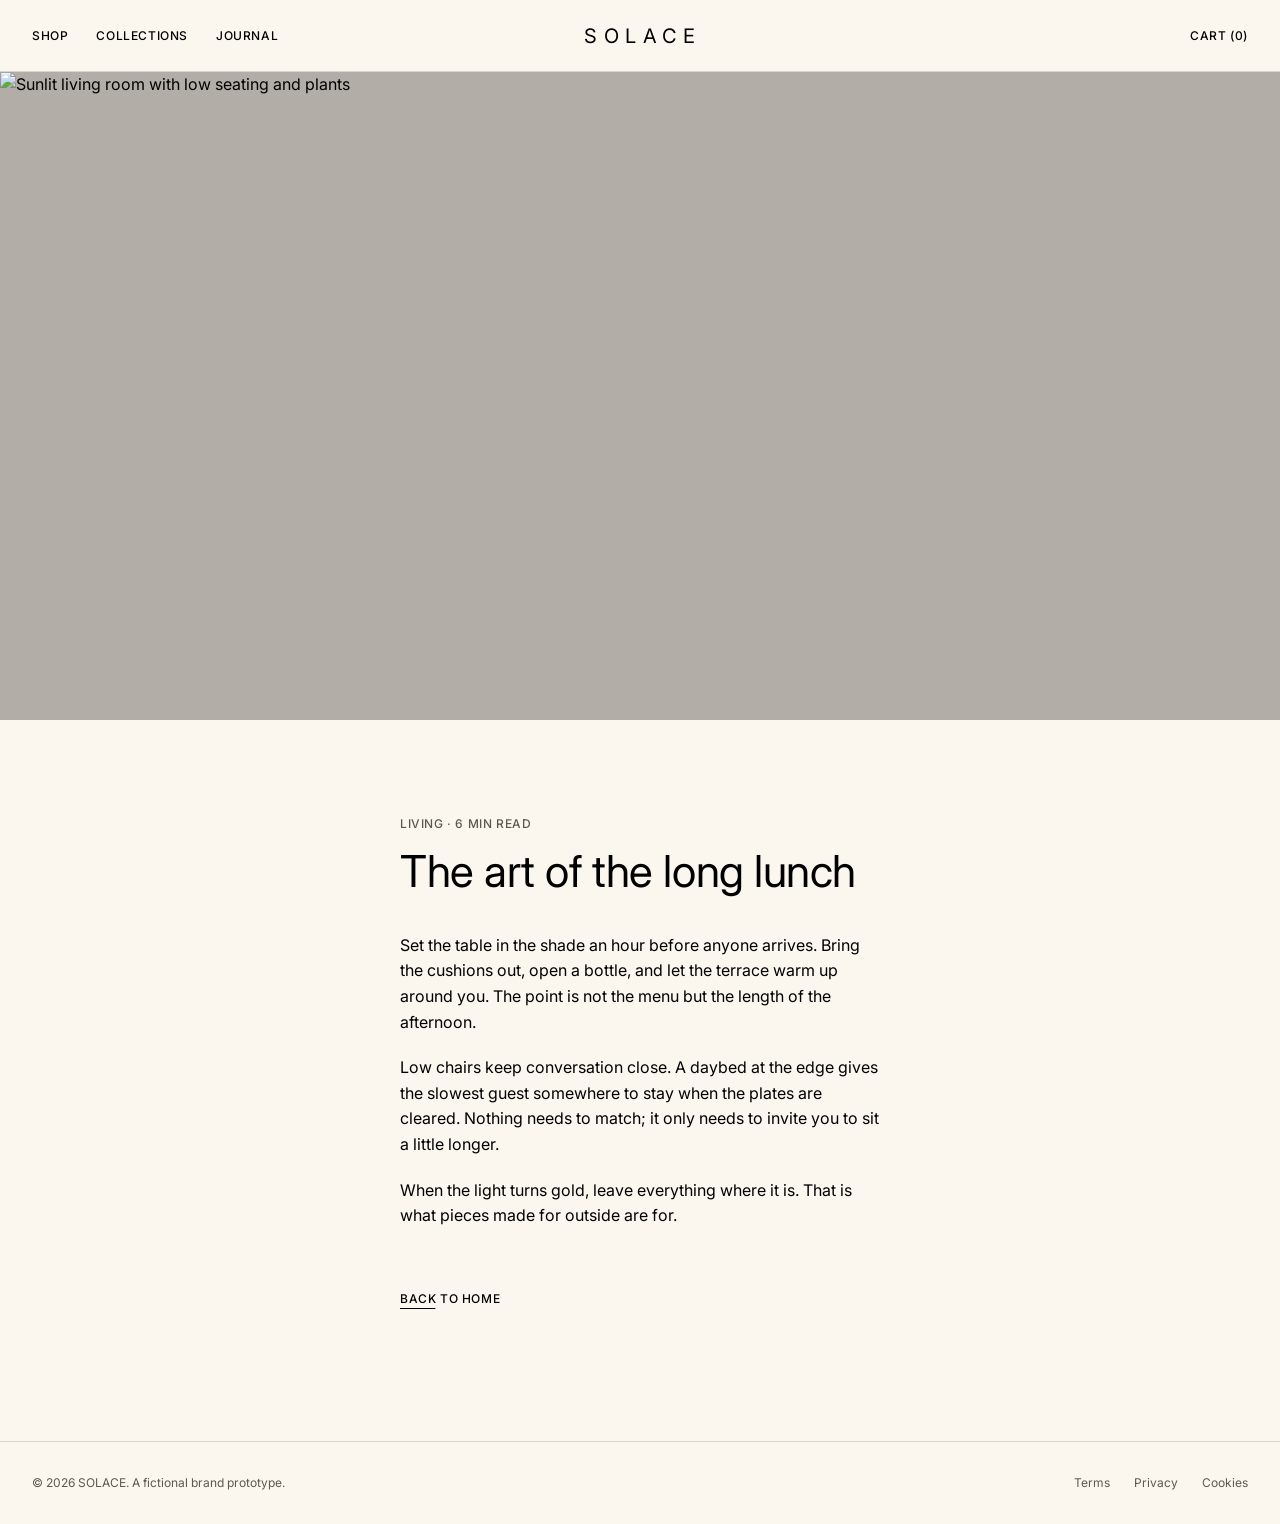
==== journal.html @ 71a16dea "Add SOLACE outdoor lounge homepage prototype Static site: home (hero cross-fade, category tabs with " ====
<!doctype html>
<html lang="en" class="is-entering">
<head>
<meta charset="utf-8">
<meta name="viewport" content="width=device-width, initial-scale=1">
<title>The art of the long lunch — SOLACE Journal</title>
<link rel="preconnect" href="https://fonts.googleapis.com">
<link rel="stylesheet" href="https://fonts.googleapis.com/css2?family=Inter:wght@400;500&display=swap">
<link rel="stylesheet" href="css/solace.css">
</head>
<body>

<div class="veil" aria-hidden="true"></div>

<header class="nav" id="nav" data-solid>
  <div class="nav__inner">
    <nav class="nav__links" aria-label="Primary">
      <a class="nav__item" href="index.html#range">Shop</a>
      <a class="nav__item" href="index.html#range">Collections</a>
      <a class="nav__item" href="index.html#journal">Journal</a>
    </nav>
    <button type="button" class="nav__item nav__menu-btn" id="menu-open" aria-expanded="false" aria-controls="menu">Menu</button>
    <a class="logo" href="index.html" aria-label="SOLACE home">SOLACE</a>
    <div class="nav__tools">
      <a class="nav__item" href="index.html#range">Cart (0)</a>
    </div>
  </div>
</header>

<div class="menu" id="menu" aria-hidden="true">
  <button type="button" class="menu__close" id="menu-close">Close</button>
  <a href="index.html#range">Shop</a>
  <a href="index.html#range">Collections</a>
  <a href="index.html#journal">Journal</a>
</div>

<main style="padding-top: var(--nav-h)">
  <div class="article-hero">
    <img src="https://images.unsplash.com/photo-1600210492486-724fe5c67fb0?w=2000&q=80&auto=format&fit=crop" alt="Sunlit living room with low seating and plants">
  </div>
  <article class="article">
    <p class="label" data-reveal>Living · 6 min read</p>
    <h1 class="display" data-reveal>The art of the long lunch</h1>
    <p class="body" data-reveal>Set the table in the shade an hour before anyone arrives. Bring the cushions out, open a bottle, and let the terrace warm up around you. The point is not the menu but the length of the afternoon.</p>
    <p class="body" data-reveal>Low chairs keep conversation close. A daybed at the edge gives the slowest guest somewhere to stay when the plates are cleared. Nothing needs to match; it only needs to invite you to sit a little longer.</p>
    <p class="body" data-reveal>When the light turns gold, leave everything where it is. That is what pieces made for outside are for.</p>
    <p style="margin-top: 48px" data-reveal><a href="index.html" class="link">Back to home <span class="link__arrow" aria-hidden="true">→</span></a></p>
  </article>
</main>

<footer class="footer" style="padding-top: 32px">
  <div class="footer__legal" style="margin-top: 0; border-top: 0; padding-top: 0">
    <p>© 2026 SOLACE. A fictional brand prototype.</p>
    <nav aria-label="Legal"><a href="#">Terms</a><a href="#">Privacy</a><a href="#">Cookies</a></nav>
  </div>
</footer>

<script src="https://cdn.jsdelivr.net/npm/gsap@3.13.0/dist/gsap.min.js"></script>
<script src="https://cdn.jsdelivr.net/npm/gsap@3.13.0/dist/ScrollTrigger.min.js"></script>
<script src="js/solace.js"></script>
</body>
</html>
---- css/solace.css ----
/* SOLACE — "Live Slow". Flat, quiet, square. One typeface, weight by size only. */

:root {
  --cream: #FBF7EF;
  --sand: #F3F0EA;
  --stone: #B2AEA7;
  --ink: #000000;
  --muted: #5C5951;
  --line: #D7D4CF;

  --font: 'Neue Montreal', 'Inter', system-ui, sans-serif;

  --gutter: 32px;
  --section-y: 120px;
  --nav-h: 72px;

  /* Motion: everything arrives in 0.5s, leaves in 0.25s. */
  --in: 0.5s ease;
  --out: 0.25s ease;
}

*, *::before, *::after { box-sizing: border-box; }
/* No CSS smooth-scroll: it fights ScrollTrigger's pin. In-page anchors glide via JS. */
/* overflow-anchor: Chrome's scroll anchoring re-adjusts around the pin spacer and makes the page creep downward. */
html, body { -webkit-text-size-adjust: 100%; overflow-anchor: none; }
[id] { scroll-margin-top: var(--nav-h); }
body {
  margin: 0;
  background: var(--cream);
  color: var(--ink);
  font-family: var(--font);
  font-weight: 400;
  font-size: 16px;
  line-height: 1.5;
  -webkit-font-smoothing: antialiased;
}
img { display: block; max-width: 100%; }
a { color: inherit; text-decoration: none; }
button, input, select { font: inherit; color: inherit; }
h1, h2, h3, h4, p, ul, figure { margin: 0; }
ul { padding: 0; list-style: none; }
:focus-visible { outline: 1px solid currentColor; outline-offset: 4px; }

.sr-only { position: absolute; width: 1px; height: 1px; overflow: hidden; clip: rect(0 0 0 0); white-space: nowrap; }

/* ---------- type ---------- */
.display { font-size: 44px; line-height: 1; font-weight: 400; letter-spacing: -0.01em; }
.h2 { font-size: 33px; line-height: 38px; font-weight: 400; letter-spacing: -0.005em; }
.h4 { font-size: 18px; line-height: 22px; font-weight: 400; }
.body { font-size: 16px; line-height: 1.6; }
.small { font-size: 14px; line-height: 1.5; letter-spacing: 0.02em; }
.label { font-size: 12px; line-height: 1.4; font-weight: 500; letter-spacing: 0.05em; text-transform: uppercase; color: var(--muted); }
.muted { color: var(--muted); }

.text-block { max-width: 460px; }

/* ---------- buttons ---------- */
.btn {
  display: inline-flex; align-items: center; justify-content: center; gap: 8px;
  min-height: 44px; padding: 0 24px;
  border: 1px solid currentColor; border-radius: 999px; background: transparent;
  font-size: 12px; font-weight: 500; letter-spacing: 0.05em; text-transform: uppercase; line-height: 1;
  cursor: pointer;
  transition: color var(--in), border-color var(--in), background-color var(--in);
}
/* Outline pill: only stroke and label change. */
.btn--outline { color: var(--ink); }
.btn--on-image { color: var(--cream); }
/* Fill (secondary): fills black on hover. */
.btn--fill { color: var(--ink); border-color: var(--ink); }

/* Text link: underline stretches to full width, arrow fades in. */
.link {
  position: relative; display: inline-flex; align-items: center; gap: 6px;
  min-height: 44px;
  font-size: 12px; font-weight: 500; letter-spacing: 0.05em; text-transform: uppercase;
}
.link::after {
  content: ''; position: absolute; left: 0; right: 0; bottom: 12px; height: 1px; background: currentColor;
  transform: scaleX(0.3); transform-origin: left center; transition: transform var(--out);
}
.link__arrow { opacity: 0; transform: translateX(-4px); transition: opacity var(--out), transform var(--out); }

@media (hover: hover) and (pointer: fine) {
  .btn--outline:hover { color: var(--muted); }
  .btn--on-image:hover { color: var(--line); }
  .btn--fill:hover { background: var(--ink); border-color: var(--ink); color: #FFFFFF; }
  .link:hover::after { transform: scaleX(1); transition: transform var(--in); }
  .link:hover .link__arrow { opacity: 1; transform: none; transition: opacity var(--in), transform var(--in); }
}

/* ---------- navigation ---------- */
.nav {
  position: fixed; inset: 0 0 auto 0; z-index: 50; height: var(--nav-h);
  color: var(--cream); background-color: transparent; border-bottom: 1px solid transparent;
  transition: color var(--in), background-color var(--in), border-color var(--in), transform 0.3s ease;
}
.nav.is-solid { color: var(--ink); background-color: var(--cream); border-bottom-color: var(--line); }
.nav.is-hidden { transform: translateY(-100%); }
.nav__inner {
  height: 100%; padding: 0 var(--gutter);
  display: grid; grid-template-columns: 1fr auto 1fr; align-items: center; gap: 24px;
}
.nav__links, .nav__tools { display: flex; align-items: center; gap: 28px; }
.nav__tools { justify-content: flex-end; gap: 20px; }
.nav a, .nav button, .nav select { min-height: 44px; display: inline-flex; align-items: center; }
.nav__item { font-size: 12px; font-weight: 500; letter-spacing: 0.05em; text-transform: uppercase; }
.logo { font-size: 20px; font-weight: 400; letter-spacing: 0.32em; margin-right: -0.32em; }
.nav button { background: none; border: 0; padding: 0; cursor: pointer; }
.nav select {
  appearance: none; -webkit-appearance: none; background: transparent; border: 0; padding: 0 2px; cursor: pointer;
  font-size: 12px; font-weight: 500; letter-spacing: 0.05em;
}
.nav select option { color: var(--ink); }
.nav__menu-btn { display: none !important; }

.search {
  position: fixed; inset: var(--nav-h) 0 auto 0; z-index: 49;
  background: var(--cream); border-bottom: 1px solid var(--line);
  padding: 24px var(--gutter);
  opacity: 0; visibility: hidden; transition: opacity var(--out), visibility 0s linear 0.25s;
}
.search.is-open { opacity: 1; visibility: visible; transition: opacity var(--in); }
.search input {
  width: 100%; max-width: 720px; height: 56px; border: 0; border-bottom: 1px solid var(--ink); background: none;
  font-size: 33px; line-height: 38px; padding: 0; border-radius: 0;
}
.search input:focus { outline: none; }

.menu {
  position: fixed; inset: 0; z-index: 60; background: var(--cream); color: var(--ink);
  padding: 96px var(--gutter) 40px; display: flex; flex-direction: column; gap: 8px;
  opacity: 0; visibility: hidden; transition: opacity var(--out), visibility 0s linear 0.25s;
}
.menu.is-open { opacity: 1; visibility: visible; transition: opacity var(--in); }
.menu a { font-size: 33px; line-height: 38px; padding: 8px 0; }
.menu__close {
  position: absolute; top: 14px; left: var(--gutter); min-height: 44px; background: none; border: 0; padding: 0; cursor: pointer;
  font-size: 12px; font-weight: 500; letter-spacing: 0.05em; text-transform: uppercase;
}

/* ---------- hero ---------- */
.hero { position: relative; height: 100vh; min-height: 640px; overflow: hidden; background: var(--stone); color: var(--cream); }
.hero__slide {
  position: absolute; inset: 0; width: 100%; height: 100%; object-fit: cover;
  opacity: 0; transition: opacity 1s ease;
}
.hero__slide.is-active { opacity: 1; }
.hero__tint { position: absolute; inset: 0; background: rgba(0, 0, 0, 0.22); }
.hero__copy {
  position: absolute; left: var(--gutter); bottom: 56px; max-width: 460px;
  display: flex; flex-direction: column; align-items: flex-start; gap: 20px;
}
.hero__copy .label { color: var(--cream); }
.hero__pager {
  position: absolute; right: var(--gutter); bottom: 56px;
  min-height: 32px; padding: 0 14px; border: 1px solid currentColor; border-radius: 999px; background: none;
  font-size: 12px; font-weight: 500; letter-spacing: 0.05em; cursor: pointer; color: var(--cream);
}

/* ---------- sections ---------- */
.section { padding: var(--section-y) var(--gutter); }
.bg-sand { background: var(--sand); }
.bg-stone { background: var(--stone); }
.section-head { display: flex; flex-wrap: wrap; justify-content: space-between; align-items: flex-end; gap: 24px 32px; margin-bottom: 48px; }

/* ---------- category tabs + product cards ---------- */
.tabs { display: flex; flex-wrap: wrap; gap: 8px 40px; }
.tab {
  background: none; border: 0; padding: 0; cursor: pointer;
  font-size: 40px; line-height: 48px; font-weight: 400; color: var(--stone);
  transition: color var(--in);
}
.tab[aria-selected="true"] { color: var(--ink); }
@media (hover: hover) and (pointer: fine) { .tab:hover { color: var(--muted); } .tab[aria-selected="true"]:hover { color: var(--ink); } }

.products { display: grid; grid-template-columns: repeat(4, minmax(0, 1fr)); gap: 32px; transition: opacity var(--in); }
.products.is-leaving { opacity: 0; transition: opacity var(--out); }
.card { position: relative; display: flex; flex-direction: column; gap: 14px; }
.card__media { position: relative; aspect-ratio: 4 / 5; overflow: hidden; background: var(--sand); }
.card__media img { position: absolute; inset: 0; width: 100%; height: 100%; object-fit: cover; transition: opacity var(--in); }
.card__alt { opacity: 0; }
.card__heart {
  position: absolute; top: 8px; right: 8px; width: 44px; height: 44px;
  display: flex; align-items: center; justify-content: center;
  background: none; border: 0; padding: 0; cursor: pointer; color: var(--ink);
  transition: opacity var(--in);
}
.card__heart svg { fill: none; transition: fill var(--in); }
.card__heart[aria-pressed="true"] svg { fill: currentColor; }
.card__meta { display: flex; justify-content: space-between; align-items: center; gap: 12px; min-height: 20px; transition: opacity var(--in); }
.chips { display: flex; gap: 6px; }
.chip { width: 12px; height: 12px; border-radius: 50%; border: 1px solid var(--line); }

@media (hover: hover) and (pointer: fine) {
  .card__heart, .card__meta { opacity: 0; transition: opacity var(--out); }
  .card:hover .card__heart, .card:focus-within .card__heart,
  .card:hover .card__meta, .card:focus-within .card__meta,
  .card__heart[aria-pressed="true"] { opacity: 1; transition: opacity var(--in); }
  .card:hover .card__alt { opacity: 1; }
  .card__alt { transition: opacity var(--out); }
  .card:hover .card__alt { transition: opacity var(--in); }
}

/* ---------- benefits (signature) ---------- */
.benefits { background: var(--sand); padding: var(--section-y) 0; overflow: hidden; }
.benefits__head { padding: 0 var(--gutter); margin-bottom: 48px; display: flex; flex-wrap: wrap; justify-content: space-between; align-items: flex-end; gap: 24px 32px; }
/* Default (mobile, reduced motion, no JS): a swipeable carousel. */
.benefits__track {
  display: flex; gap: 16px; padding: 0 var(--gutter);
  overflow-x: auto; scroll-snap-type: x mandatory; scroll-padding: 0 var(--gutter);
  scrollbar-width: none; -webkit-overflow-scrolling: touch;
}
.benefits__track::-webkit-scrollbar { display: none; }
.slide { flex: 0 0 80%; scroll-snap-align: start; display: flex; flex-direction: column; gap: 14px; }
.slide__media { position: relative; aspect-ratio: 4 / 5; overflow: hidden; background: var(--stone); }
.slide__media img { width: 100%; height: 100%; object-fit: cover; }
.slide__overlay {
  position: absolute; inset: 0; padding: 32px; background: rgba(251, 247, 239, 0.92);
  display: flex; flex-direction: column; justify-content: flex-end; gap: 12px;
  opacity: 0; transition: opacity var(--out);
}
.slide__caption { display: flex; gap: 16px; align-items: baseline; }
.slide__desc { display: block; }
@media (hover: hover) and (pointer: fine) {
  .slide__desc { display: none; }
  .slide__media:hover .slide__overlay { opacity: 1; transition: opacity var(--in); }
}

/* Pinned mode (desktop, motion allowed): JS adds .is-pinned. */
.benefits.is-pinned { height: 100vh; padding: 0; display: flex; flex-direction: column; justify-content: center; }
.benefits.is-pinned .benefits__head { padding-top: calc(var(--nav-h) + 8px); }
.benefits.is-pinned .benefits__track { overflow: visible; scroll-snap-type: none; gap: 32px; width: max-content; will-change: transform; }
.benefits.is-pinned .slide { flex: 0 0 auto; width: min(36vw, 520px); }
.benefits.is-pinned .slide__media { aspect-ratio: auto; height: min(58vh, 600px); }

/* ---------- live slow ---------- */
.statement { background: var(--stone); padding: 200px var(--gutter); display: flex; flex-direction: column; gap: 32px; }
.statement__line { font-size: clamp(64px, 11vw, 168px); line-height: 0.95; letter-spacing: -0.02em; font-weight: 400; }
.statement p { max-width: 460px; color: var(--ink); }

/* ---------- story ---------- */
.story { display: grid; grid-template-columns: minmax(0, 1fr) minmax(0, 1fr); align-items: center; }
.story__media { height: 760px; overflow: hidden; background: var(--sand); }
.story__media img { width: 100%; height: 100%; object-fit: cover; }
.story__copy { padding: var(--section-y) var(--gutter) var(--section-y) 96px; display: flex; flex-direction: column; align-items: flex-start; gap: 24px; }

/* ---------- journal ---------- */
.journal-grid { display: grid; grid-template-columns: repeat(3, minmax(0, 1fr)); gap: 32px; }
.jcard { display: flex; flex-direction: column; gap: 14px; }
.jcard__media { aspect-ratio: 4 / 3; overflow: hidden; background: var(--stone); }
.jcard__media img { width: 100%; height: 100%; object-fit: cover; transform: scale(1); transition: transform var(--in); }
@media (hover: hover) and (pointer: fine) { .jcard:hover .jcard__media img { transform: scale(1.03); } }

/* ---------- footer ---------- */
.footer { padding: var(--section-y) var(--gutter) 32px; border-top: 1px solid var(--line); }
.newsletter { display: flex; flex-direction: column; gap: 24px; max-width: 880px; }
.newsletter__row { display: flex; align-items: flex-end; gap: 24px; }
.newsletter input {
  flex: 1; min-width: 0; height: 64px; border: 0; border-bottom: 1px solid var(--ink); border-radius: 0; background: none; padding: 0;
  font-size: 33px; line-height: 38px;
}
.newsletter input::placeholder { color: var(--stone); }
.newsletter input:focus { outline: none; border-bottom-color: var(--muted); }
.newsletter__note { min-height: 20px; }
.footer__cols { margin-top: 96px; display: grid; grid-template-columns: repeat(4, minmax(0, 1fr)); gap: 32px; }
.footer__cols ul { margin-top: 16px; display: flex; flex-direction: column; }
.footer__cols a { display: inline-flex; min-height: 32px; align-items: center; font-size: 14px; letter-spacing: 0.02em; transition: color var(--out); }
@media (hover: hover) and (pointer: fine) { .footer__cols a:hover { color: var(--muted); transition: color var(--in); } }
.footer__legal { margin-top: 96px; padding-top: 24px; border-top: 1px solid var(--line); display: flex; flex-wrap: wrap; justify-content: space-between; gap: 12px 24px; font-size: 12px; color: var(--muted); }
.footer__legal nav { display: flex; gap: 24px; }

/* ---------- article page ---------- */
.article-hero { height: 72vh; min-height: 480px; overflow: hidden; background: var(--stone); }
.article-hero img { width: 100%; height: 100%; object-fit: cover; }
.article { padding: 96px var(--gutter) var(--section-y); display: grid; grid-template-columns: minmax(0, 1fr) minmax(0, 480px) minmax(0, 1fr); }
.article > * { grid-column: 2; }
.article .display { margin: 16px 0 40px; }
.article .body + .body { margin-top: 20px; }

/* ---------- page transition veil ---------- */
.veil {
  position: fixed; inset: 0; z-index: 100; background: var(--cream); pointer-events: none;
  opacity: 0; transition: opacity var(--in);
}
.veil.is-on { opacity: 1; pointer-events: auto; }
html.is-entering .veil { opacity: 1; transition: none; }

/* ---------- scroll reveal (JS sets the start state) ---------- */
.has-motion [data-reveal] { will-change: opacity, transform; }

/* ---------- mobile (≤ 899px; designed at 390) ---------- */
@media (max-width: 899px) {
  :root { --gutter: 16px; --section-y: 80px; --nav-h: 60px; }
  .nav__inner { grid-template-columns: 1fr auto 1fr; gap: 12px; }
  .nav__links { display: none; }
  .nav__menu-btn { display: inline-flex !important; justify-self: start; }
  .nav__tools .nav__currency, .nav__tools .nav__search { display: none !important; }
  .logo { font-size: 17px; }
  .hero__copy { bottom: 88px; right: var(--gutter); }
  .hero__pager { bottom: 32px; }
  .tabs { flex-wrap: nowrap; overflow-x: auto; gap: 24px; scrollbar-width: none; margin: 0 calc(var(--gutter) * -1); padding: 0 var(--gutter); }
  .tabs::-webkit-scrollbar { display: none; }
  .tab { font-size: 28px; line-height: 44px; white-space: nowrap; }
  .products {
    display: flex; gap: 16px; overflow-x: auto; scroll-snap-type: x mandatory; scrollbar-width: none;
    margin: 0 calc(var(--gutter) * -1); padding: 0 var(--gutter); scroll-padding: 0 var(--gutter);
  }
  .products::-webkit-scrollbar { display: none; }
  .card { flex: 0 0 72%; scroll-snap-align: start; }
  .statement { padding: 120px var(--gutter); }
  .story { grid-template-columns: 1fr; }
  .story__media { height: 480px; }
  .story__copy { padding: 56px var(--gutter) var(--section-y); }
  .journal-grid { grid-template-columns: 1fr; gap: 40px; }
  .newsletter__row { flex-direction: column; align-items: stretch; }
  .newsletter input { font-size: 24px; height: 56px; }
  .footer__cols { grid-template-columns: repeat(2, minmax(0, 1fr)); margin-top: 72px; gap: 40px 16px; }
  .footer__legal { margin-top: 72px; }
  .article { padding-top: 56px; grid-template-columns: 1fr; }
  .article > * { grid-column: 1; }
}

/* ---------- reduced motion ---------- */
@media (prefers-reduced-motion: reduce) {
  *, *::before, *::after { transition-duration: 0.01ms !important; animation-duration: 0.01ms !important; scroll-behavior: auto !important; }
  .hero__slide { transition: none; }
}
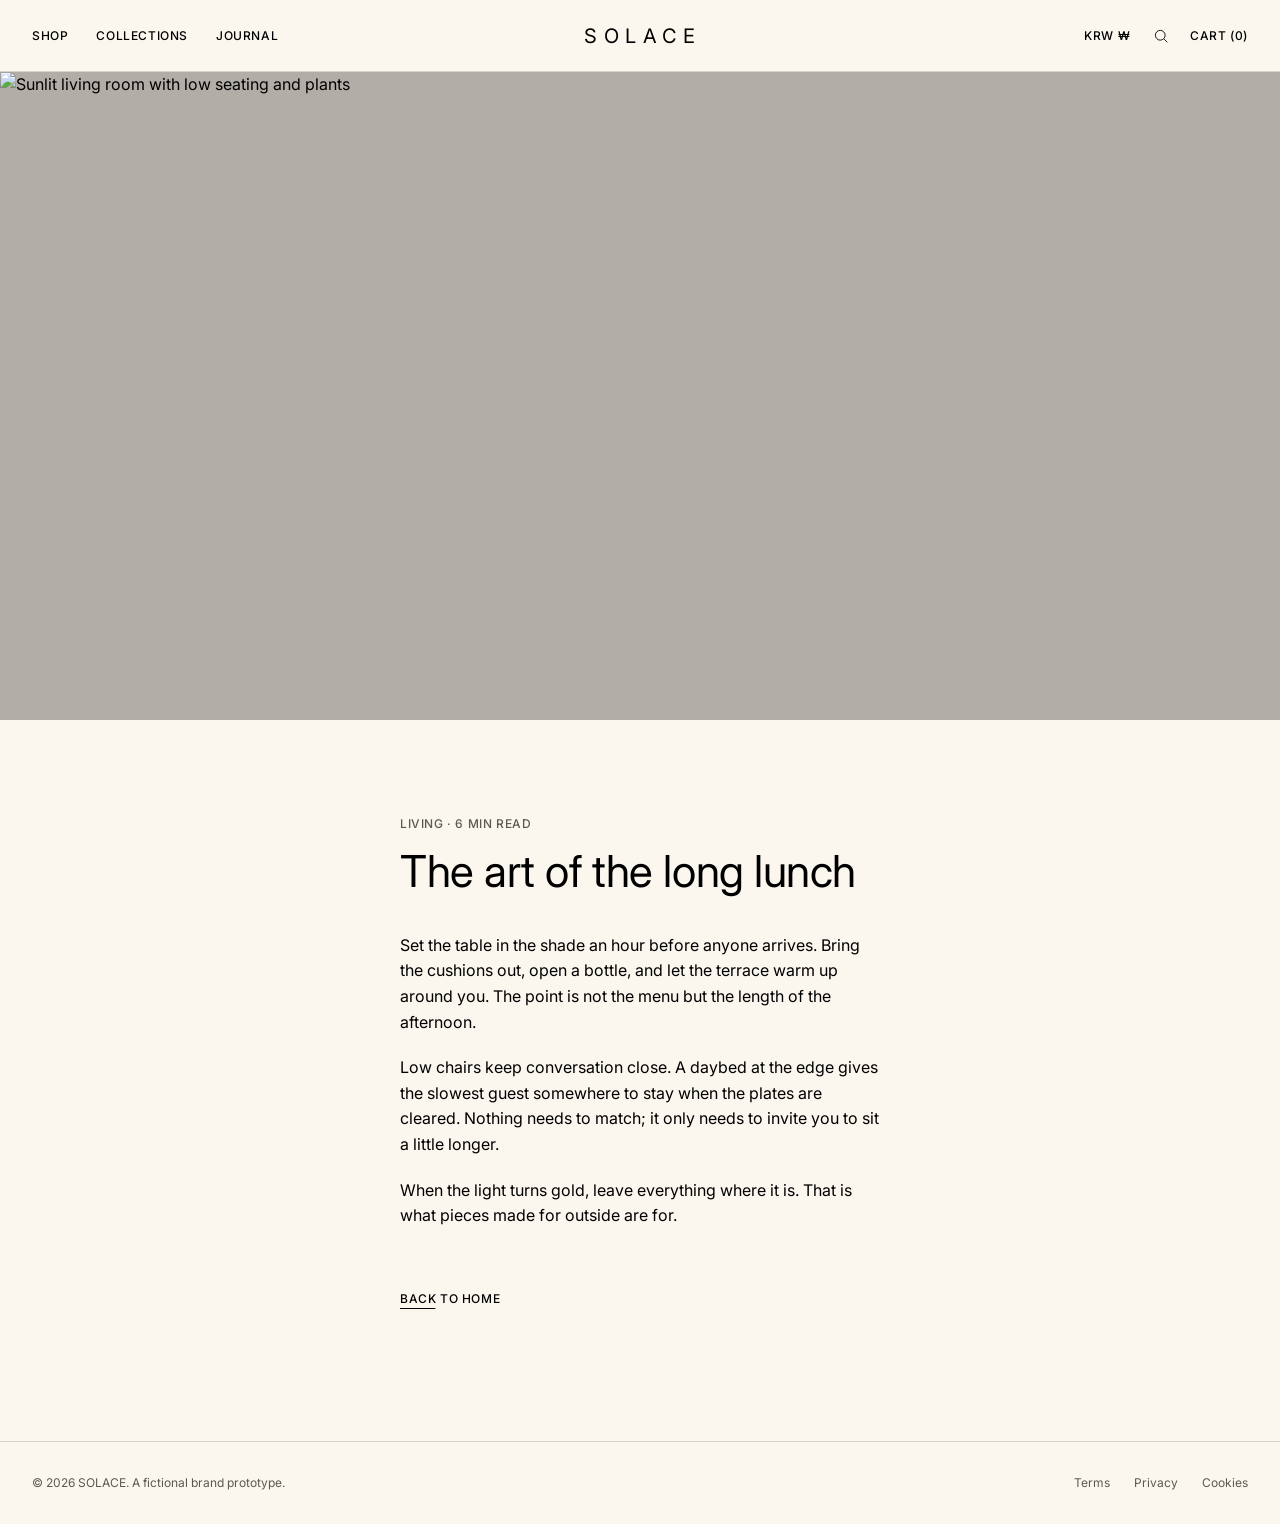
==== commit 6070c7ff: "Add smooth scrolling and single-page app navigation - GSAP ScrollSmoother wraps the page for a slow " ====
--- a/journal.html
+++ b/journal.html
@@ -4,6 +4,33 @@
 <meta charset="utf-8">
 <meta name="viewport" content="width=device-width, initial-scale=1">
 <title>The art of the long lunch — SOLACE Journal</title>
+<meta name="description" content="How to set a terrace for slow hours: shade, low chairs, a daybed at the edge, and an afternoon with no end time. From the SOLACE Journal.">
+<meta name="theme-color" content="#FBF7EF">
+<link rel="icon" href="favicon.svg" type="image/svg+xml">
+<link rel="icon" href="favicon-32.png" type="image/png" sizes="32x32">
+<link rel="apple-touch-icon" href="apple-touch-icon.png">
+<link rel="manifest" href="site.webmanifest">
+<link rel="canonical" href="https://leejigog-crypto.github.io/solace/journal.html">
+
+<!-- Open Graph -->
+<meta property="og:type" content="article">
+<meta property="og:site_name" content="SOLACE">
+<meta property="og:locale" content="en_US">
+<meta property="og:url" content="https://leejigog-crypto.github.io/solace/journal.html">
+<meta property="og:title" content="The art of the long lunch — SOLACE Journal">
+<meta property="og:description" content="Setting a terrace for slow hours: shade, low chairs and an afternoon with no end time.">
+<meta property="og:image" content="https://images.unsplash.com/photo-1600210492486-724fe5c67fb0?w=1200&h=630&q=80&auto=format&fit=crop">
+<meta property="og:image:width" content="1200">
+<meta property="og:image:height" content="630">
+<meta property="og:image:alt" content="Sunlit living room with low seating and plants">
+<meta property="article:section" content="Living">
+
+<!-- Twitter / X -->
+<meta name="twitter:card" content="summary_large_image">
+<meta name="twitter:title" content="The art of the long lunch — SOLACE Journal">
+<meta name="twitter:description" content="Setting a terrace for slow hours: shade, low chairs and an afternoon with no end time.">
+<meta name="twitter:image" content="https://images.unsplash.com/photo-1600210492486-724fe5c67fb0?w=1200&h=630&q=80&auto=format&fit=crop">
+<meta name="twitter:image:alt" content="Sunlit living room with low seating and plants">
 <link rel="preconnect" href="https://fonts.googleapis.com">
 <link rel="stylesheet" href="https://fonts.googleapis.com/css2?family=Inter:wght@400;500&display=swap">
 <link rel="stylesheet" href="css/solace.css">
@@ -11,8 +38,10 @@
 <body>
 
 <div class="veil" aria-hidden="true"></div>
+<p class="sr-only" id="route-announcer" aria-live="polite" aria-atomic="true"></p>
 
-<header class="nav" id="nav" data-solid>
+<!-- Persistent app shell: stays mounted while page views swap underneath. -->
+<header class="nav" id="nav">
   <div class="nav__inner">
     <nav class="nav__links" aria-label="Primary">
       <a class="nav__item" href="index.html#range">Shop</a>
@@ -22,18 +51,36 @@
     <button type="button" class="nav__item nav__menu-btn" id="menu-open" aria-expanded="false" aria-controls="menu">Menu</button>
     <a class="logo" href="index.html" aria-label="SOLACE home">SOLACE</a>
     <div class="nav__tools">
-      <a class="nav__item" href="index.html#range">Cart (0)</a>
+      <label class="sr-only" for="currency">Currency</label>
+      <select id="currency" class="nav__currency">
+        <option value="KRW">KRW ₩</option>
+        <option value="USD">USD $</option>
+        <option value="EUR">EUR €</option>
+      </select>
+      <button type="button" class="nav__search" id="search-toggle" aria-expanded="false" aria-controls="search" aria-label="Search">
+        <svg width="18" height="18" viewBox="0 0 24 24" fill="none" stroke="currentColor" stroke-width="1.2" aria-hidden="true"><circle cx="11" cy="11" r="6.5"/><path d="M16 16l4.5 4.5"/></svg>
+      </button>
+      <a class="nav__item" href="index.html#range" id="cart-link">Cart (<span id="cart-count">0</span>)</a>
     </div>
   </div>
 </header>
+
+<div class="search" id="search" role="search">
+  <label class="sr-only" for="search-input">Search SOLACE</label>
+  <input id="search-input" type="search" placeholder="Search chairs, daybeds, hammocks">
+</div>
 
 <div class="menu" id="menu" aria-hidden="true">
   <button type="button" class="menu__close" id="menu-close">Close</button>
   <a href="index.html#range">Shop</a>
   <a href="index.html#range">Collections</a>
   <a href="index.html#journal">Journal</a>
+  <p class="label" style="margin-top: auto">Currency · KRW ₩</p>
 </div>
 
+<div id="smooth-wrapper">
+<div id="smooth-content">
+<div class="view" data-view data-page="journal" data-nav="solid">
 <main style="padding-top: var(--nav-h)">
   <div class="article-hero">
     <img src="https://images.unsplash.com/photo-1600210492486-724fe5c67fb0?w=2000&q=80&auto=format&fit=crop" alt="Sunlit living room with low seating and plants">
@@ -54,9 +101,13 @@
     <nav aria-label="Legal"><a href="#">Terms</a><a href="#">Privacy</a><a href="#">Cookies</a></nav>
   </div>
 </footer>
+</div>
+</div>
+</div>
 
 <script src="https://cdn.jsdelivr.net/npm/gsap@3.13.0/dist/gsap.min.js"></script>
 <script src="https://cdn.jsdelivr.net/npm/gsap@3.13.0/dist/ScrollTrigger.min.js"></script>
+<script src="https://cdn.jsdelivr.net/npm/gsap@3.13.0/dist/ScrollSmoother.min.js"></script>
 <script src="js/solace.js"></script>
 </body>
-</html>
+</html>
